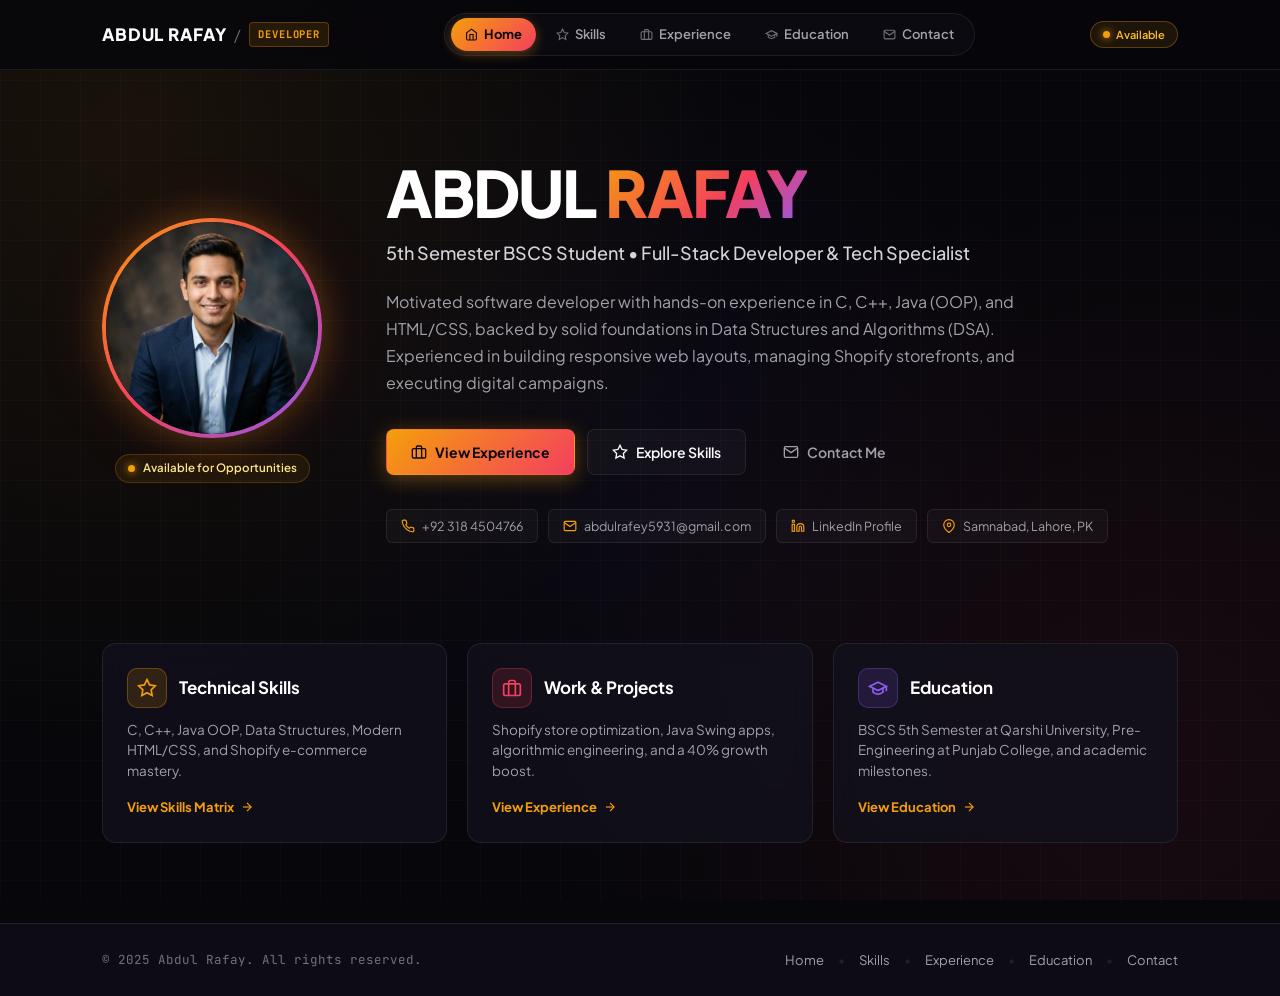
==== index.html @ 9e28dc49 "Initial commit" ====
<!DOCTYPE html>
<html lang="en">
<head>
  <meta charset="UTF-8" />
  <meta name="viewport" content="width=device-width, initial-scale=1.0" />
  <title>Abdul Rafay — Full-Stack Developer & Tech Specialist</title>
  <link rel="preconnect" href="https://fonts.googleapis.com" />
  <link rel="preconnect" href="https://fonts.gstatic.com" crossorigin />
  <link href="https://fonts.googleapis.com/css2?family=Plus+Jakarta+Sans:wght@300;400;500;600;700;800&family=JetBrains+Mono:wght@400;500;600;700&display=swap" rel="stylesheet" />
  <link rel="stylesheet" href="styles.css" />
</head>
<body>

  <!-- Global Navigation Bar -->
  <header class="navbar">
    <div class="nav-inner">
      <a href="index.html" class="nav-brand">
        <span class="brand-name">ABDUL RAFAY</span>
        <span class="brand-sep">/</span>
        <span class="brand-tag">DEVELOPER</span>
      </a>

      <button class="hamburger" aria-label="Toggle navigation" aria-expanded="false" onclick="toggleNav()">
        <span></span><span></span><span></span>
      </button>

      <nav class="nav-links" id="navLinks">
        <a href="index.html" class="nav-link is-active">
          <svg width="13" height="13" viewBox="0 0 24 24" fill="none" stroke="currentColor" stroke-width="2"><path d="M3 9l9-7 9 7v11a2 2 0 0 1-2 2H5a2 2 0 0 1-2-2z"/><polyline points="9 22 9 12 15 12 15 22"/></svg>
          <span>Home</span>
        </a>
        <a href="skills.html" class="nav-link">
          <svg width="13" height="13" viewBox="0 0 24 24" fill="none" stroke="currentColor" stroke-width="2"><polygon points="12 2 15.09 8.26 22 9.27 17 14.14 18.18 21.02 12 17.77 5.82 21.02 7 14.14 2 9.27 8.91 8.26 12 2"/></svg>
          <span>Skills</span>
        </a>
        <a href="experience.html" class="nav-link">
          <svg width="13" height="13" viewBox="0 0 24 24" fill="none" stroke="currentColor" stroke-width="2"><rect x="2" y="7" width="20" height="14" rx="2" ry="2"/><path d="M16 21V5a2 2 0 0 0-2-2h-4a2 2 0 0 0-2 2v16"/></svg>
          <span>Experience</span>
        </a>
        <a href="education.html" class="nav-link">
          <svg width="13" height="13" viewBox="0 0 24 24" fill="none" stroke="currentColor" stroke-width="2"><path d="M22 10v6M2 10l10-5 10 5-10 5z"/><path d="M6 12v5c3 3 9 3 12 0v-5"/></svg>
          <span>Education</span>
        </a>
        <a href="contact.html" class="nav-link">
          <svg width="13" height="13" viewBox="0 0 24 24" fill="none" stroke="currentColor" stroke-width="2"><path d="M4 4h16c1.1 0 2 .9 2 2v12c0 1.1-.9 2-2 2H4c-1.1 0-2-.9-2-2V6c0-1.1.9-2 2-2z"/><polyline points="22,6 12,13 2,6"/></svg>
          <span>Contact</span>
        </a>
      </nav>

      <div class="nav-actions">
        <div class="availability-pill">
          <span class="status-dot"></span>
          <span>Available</span>
        </div>
      </div>
    </div>
  </header>

  <!-- Page Main Content -->
  <main class="page-main">
    
    <!-- Hero Section with Headshot -->
    <section class="hero-split">
      <div class="hero-photo-col">
        <div class="hero-photo-ring">
          <div class="hero-photo-wrapper">
            <img
              src="./profile.jpg"
              alt="Abdul Rafay - Software Developer & CS Student"
              class="hero-photo"
              onerror="this.style.display='none'; this.nextElementSibling.style.display='flex';"
            />
            <div class="hero-photo-fallback" aria-hidden="true">AR</div>
          </div>
        </div>
        <div class="hero-photo-caption">
          <span class="status-dot"></span>
          Available for Opportunities
        </div>
      </div>

      <div class="hero-text-col">
        <h1 class="hero-name">ABDUL <span class="hero-name--accent">RAFAY</span></h1>
        <p class="hero-subtitle">5th Semester BSCS Student &bull; Full-Stack Developer &amp; Tech Specialist</p>

        <p class="hero-bio">
          Motivated software developer with hands-on experience in C, C++, Java (OOP), and HTML/CSS, backed by solid foundations in Data Structures and Algorithms (DSA). Experienced in building responsive web layouts, managing Shopify storefronts, and executing digital campaigns.
        </p>

        <div class="hero-ctas">
          <a href="experience.html" class="btn btn--primary">
            <svg width="16" height="16" viewBox="0 0 24 24" fill="none" stroke="currentColor" stroke-width="2"><rect x="2" y="7" width="20" height="14" rx="2" ry="2"/><path d="M16 21V5a2 2 0 0 0-2-2h-4a2 2 0 0 0-2 2v16"/></svg>
            View Experience
          </a>
          <a href="skills.html" class="btn btn--outline">
            <svg width="16" height="16" viewBox="0 0 24 24" fill="none" stroke="currentColor" stroke-width="2"><polygon points="12 2 15.09 8.26 22 9.27 17 14.14 18.18 21.02 12 17.77 5.82 21.02 7 14.14 2 9.27 8.91 8.26 12 2"/></svg>
            Explore Skills
          </a>
          <a href="contact.html" class="btn btn--ghost">
            <svg width="16" height="16" viewBox="0 0 24 24" fill="none" stroke="currentColor" stroke-width="2"><path d="M4 4h16c1.1 0 2 .9 2 2v12c0 1.1-.9 2-2 2H4c-1.1 0-2-.9-2-2V6c0-1.1.9-2 2-2z"/><polyline points="22,6 12,13 2,6"/></svg>
            Contact Me
          </a>
        </div>

        <div class="hero-contact-bar">
          <a href="tel:+923184504766" class="contact-chip">
            <svg width="14" height="14" viewBox="0 0 24 24" fill="none" stroke="currentColor" stroke-width="2"><path d="M22 16.92v3a2 2 0 0 1-2.18 2 19.79 19.79 0 0 1-8.63-3.07 19.5 19.5 0 0 1-6-6 19.79 19.79 0 0 1-3.07-8.67A2 2 0 0 1 4.11 2h3a2 2 0 0 1 2 1.72 12.84 12.84 0 0 0 .7 2.81 2 2 0 0 1-.45 2.11L8.09 9.91a16 16 0 0 0 6 6l1.27-1.27a2 2 0 0 1 2.11-.45 12.84 12.84 0 0 0 2.81.7A2 2 0 0 1 22 16.92z"/></svg>
            +92 318 4504766
          </a>
          <a href="mailto:abdulrafey5931@gmail.com" class="contact-chip">
            <svg width="14" height="14" viewBox="0 0 24 24" fill="none" stroke="currentColor" stroke-width="2"><path d="M4 4h16c1.1 0 2 .9 2 2v12c0 1.1-.9 2-2 2H4c-1.1 0-2-.9-2-2V6c0-1.1.9-2 2-2z"/><polyline points="22,6 12,13 2,6"/></svg>
            abdulrafey5931@gmail.com
          </a>
          <a href="https://www.linkedin.com/in/abdul-rafay2005" target="_blank" rel="noopener noreferrer" class="contact-chip">
            <svg width="14" height="14" viewBox="0 0 24 24" fill="none" stroke="currentColor" stroke-width="2"><path d="M16 8a6 6 0 0 1 6 6v7h-4v-7a2 2 0 0 0-2-2 2 2 0 0 0-2 2v7h-4v-7a6 6 0 0 1 6-6z"/><rect x="2" y="9" width="4" height="12"/><circle cx="4" cy="4" r="2"/></svg>
            LinkedIn Profile
          </a>
          <span class="contact-chip">
            <svg width="14" height="14" viewBox="0 0 24 24" fill="none" stroke="currentColor" stroke-width="2"><path d="M21 10c0 7-9 13-9 13s-9-6-9-13a9 9 0 0 1 18 0z"/><circle cx="12" cy="10" r="3"/></svg>
            Samnabad, Lahore, PK
          </span>
        </div>
      </div>
    </section>

    <!-- Navigation Hub Cards -->
    <div class="quick-hub-grid">
      <div class="quick-hub-card">
        <div class="hub-head">
          <div class="hub-icon hub-icon--gold">
            <svg width="20" height="20" viewBox="0 0 24 24" fill="none" stroke="currentColor" stroke-width="2"><polygon points="12 2 15.09 8.26 22 9.27 17 14.14 18.18 21.02 12 17.77 5.82 21.02 7 14.14 2 9.27 8.91 8.26 12 2"/></svg>
          </div>
          <h2 class="hub-title">Technical Skills</h2>
        </div>
        <p class="hub-desc">C, C++, Java OOP, Data Structures, Modern HTML/CSS, and Shopify e-commerce mastery.</p>
        <a href="skills.html" class="hub-link">
          <span>View Skills Matrix</span>
          <svg width="14" height="14" viewBox="0 0 24 24" fill="none" stroke="currentColor" stroke-width="2"><line x1="5" y1="12" x2="19" y2="12"/><polyline points="12 5 19 12 12 19"/></svg>
        </a>
      </div>

      <div class="quick-hub-card">
        <div class="hub-head">
          <div class="hub-icon hub-icon--rose">
            <svg width="20" height="20" viewBox="0 0 24 24" fill="none" stroke="currentColor" stroke-width="2"><rect x="2" y="7" width="20" height="14" rx="2" ry="2"/><path d="M16 21V5a2 2 0 0 0-2-2h-4a2 2 0 0 0-2 2v16"/></svg>
          </div>
          <h2 class="hub-title">Work &amp; Projects</h2>
        </div>
        <p class="hub-desc">Shopify store optimization, Java Swing apps, algorithmic engineering, and a 40% growth boost.</p>
        <a href="experience.html" class="hub-link">
          <span>View Experience</span>
          <svg width="14" height="14" viewBox="0 0 24 24" fill="none" stroke="currentColor" stroke-width="2"><line x1="5" y1="12" x2="19" y2="12"/><polyline points="12 5 19 12 12 19"/></svg>
        </a>
      </div>

      <div class="quick-hub-card">
        <div class="hub-head">
          <div class="hub-icon hub-icon--violet">
            <svg width="20" height="20" viewBox="0 0 24 24" fill="none" stroke="currentColor" stroke-width="2"><path d="M22 10v6M2 10l10-5 10 5-10 5z"/><path d="M6 12v5c3 3 9 3 12 0v-5"/></svg>
          </div>
          <h2 class="hub-title">Education</h2>
        </div>
        <p class="hub-desc">BSCS 5th Semester at Qarshi University, Pre-Engineering at Punjab College, and academic milestones.</p>
        <a href="education.html" class="hub-link">
          <span>View Education</span>
          <svg width="14" height="14" viewBox="0 0 24 24" fill="none" stroke="currentColor" stroke-width="2"><line x1="5" y1="12" x2="19" y2="12"/><polyline points="12 5 19 12 12 19"/></svg>
        </a>
      </div>
    </div>

  </main>

  <!-- Global Footer -->
  <footer class="site-footer">
    <div class="footer-inner">
      <span class="footer-copy">&copy; 2025 Abdul Rafay. All rights reserved.</span>
      <nav class="footer-nav">
        <a href="index.html">Home</a>
        <span class="footer-sep">&bull;</span>
        <a href="skills.html">Skills</a>
        <span class="footer-sep">&bull;</span>
        <a href="experience.html">Experience</a>
        <span class="footer-sep">&bull;</span>
        <a href="education.html">Education</a>
        <span class="footer-sep">&bull;</span>
        <a href="contact.html">Contact</a>
      </nav>
    </div>
  </footer>

  <script>
    function toggleNav() {
      const hb = document.querySelector('.hamburger');
      const nl = document.getElementById('navLinks');
      const exp = hb.getAttribute('aria-expanded') === 'true';
      hb.setAttribute('aria-expanded', !exp);
      hb.classList.toggle('is-active');
      nl.classList.toggle('is-open');
    }
  </script>
</body>
</html>
---- styles.css ----
/* ════════════════════════════════════════════════════════════════════
   Abdul Rafay — Multi-Page CV & Portfolio Website
   🔥 Signature Warm Dark Palette: Midnight Charcoal, Gold, Rose, Violet
   ════════════════════════════════════════════════════════════════════ */

/* ── Reset & Foundations ───────────────────────────────────────────── */
*, *::before, *::after {
  box-sizing: border-box;
  margin: 0;
  padding: 0;
}

:root {
  /* ── Core Backgrounds ── */
  --bg:               #07070b;
  --bg-alt:           #0d0c14;
  --card-bg:          rgba(19, 17, 29, 0.78);
  --card-bg-hover:    rgba(28, 24, 42, 0.9);
  --border:           rgba(255, 255, 255, 0.08);
  --border-light:     rgba(245, 158, 11, 0.32);

  /* ── Typography Colors ── */
  --text:             #fafafa;
  --text-muted:       #a1a1aa;
  --text-subtle:      #71717a;

  /* ── Signature Accents ── */
  --accent-gold:      #f59e0b;
  --accent-amber:     #fbbf24;
  --accent-rose:      #f43f5e;
  --accent-violet:    #8b5cf6;
  --nav-height:       70px;

  /* ── Badges ── */
  --badge-gold-bg:    rgba(245, 158, 11, 0.1);
  --badge-gold-bd:    rgba(245, 158, 11, 0.3);
  --badge-gold-tx:    #fbbf24;

  --badge-rose-bg:    rgba(244, 63, 94, 0.1);
  --badge-rose-bd:    rgba(244, 63, 94, 0.32);
  --badge-rose-tx:    #fda4af;

  --badge-violet-bg:  rgba(139, 92, 246, 0.1);
  --badge-violet-bd:  rgba(139, 92, 246, 0.3);
  --badge-violet-tx:  #c4b5fd;
}

html {
  scroll-behavior: smooth;
  overflow-x: hidden;
}

body {
  min-height: 100vh;
  display: flex;
  flex-direction: column;
  background-color: var(--bg);
  color: var(--text);
  font-family: 'Plus Jakarta Sans', -apple-system, BlinkMacSystemFont, 'Segoe UI', Roboto, sans-serif;
  -webkit-font-smoothing: antialiased;
  -moz-osx-font-smoothing: grayscale;
  line-height: 1.6;
  overflow-x: hidden;
}

a {
  color: inherit;
  text-decoration: none;
}

ul {
  list-style: none;
}

/* ── Ambient Radial Glow & Subtle Grid ─────────────────────────────── */
body::before {
  content: "";
  position: fixed;
  inset: 0;
  pointer-events: none;
  z-index: 0;
  background-image:
    radial-gradient(circle at 10% 15%, rgba(245, 158, 11, 0.08) 0%, transparent 45%),
    radial-gradient(circle at 90% 85%, rgba(244, 63, 94, 0.07) 0%, transparent 45%),
    radial-gradient(circle at 50% 50%, rgba(139, 92, 246, 0.04) 0%, transparent 55%),
    linear-gradient(rgba(255, 255, 255, 0.02) 1px, transparent 1px),
    linear-gradient(90deg, rgba(255, 255, 255, 0.02) 1px, transparent 1px);
  background-size: 100% 100%, 100% 100%, 100% 100%, 40px 40px, 40px 40px;
}

/* ══════════════════════════════════════════════════════════════════
   GLOBAL TOP NAVIGATION BAR
   ══════════════════════════════════════════════════════════════════ */
.navbar {
  position: sticky;
  top: 0;
  left: 0;
  right: 0;
  height: var(--nav-height);
  z-index: 1000;
  background: rgba(7, 7, 11, 0.85);
  -webkit-backdrop-filter: blur(20px) saturate(180%);
          backdrop-filter: blur(20px) saturate(180%);
  border-bottom: 1px solid var(--border);
}

.nav-inner {
  max-width: 1140px;
  margin: 0 auto;
  height: 100%;
  display: flex;
  align-items: center;
  justify-content: space-between;
  padding: 0 clamp(16px, 3vw, 32px);
  gap: 16px;
}

.nav-brand {
  display: flex;
  align-items: center;
  gap: 8px;
}

.brand-name {
  font-weight: 800;
  font-size: 17px;
  letter-spacing: 0.05em;
  color: #fff;
}

.brand-sep {
  color: var(--text-subtle);
  font-weight: 300;
}

.brand-tag {
  font-family: 'JetBrains Mono', monospace;
  font-size: 10.5px;
  font-weight: 700;
  letter-spacing: 0.08em;
  color: var(--accent-gold);
  background: rgba(245, 158, 11, 0.12);
  border: 1px solid rgba(245, 158, 11, 0.28);
  padding: 3px 8px;
  border-radius: 4px;
}

/* Center Nav Links */
.nav-links {
  display: flex;
  align-items: center;
  gap: 6px;
  background: rgba(14, 12, 21, 0.75);
  border: 1px solid var(--border);
  border-radius: 9999px;
  padding: 4px 6px;
  backdrop-filter: blur(10px);
}

.nav-link {
  display: inline-flex;
  align-items: center;
  gap: 6px;
  padding: 6px 14px;
  border-radius: 9999px;
  font-size: 13px;
  font-weight: 600;
  color: var(--text-muted);
  transition: all 0.25s ease;
  white-space: nowrap;
}

.nav-link svg {
  color: var(--text-subtle);
  transition: color 0.2s ease;
}

.nav-link:hover {
  color: #fff;
  background: rgba(255, 255, 255, 0.06);
}

.nav-link:hover svg {
  color: var(--accent-gold);
}

.nav-link.is-active {
  color: #0b0710 !important;
  background: linear-gradient(135deg, var(--accent-gold), var(--accent-rose));
  font-weight: 700;
  box-shadow: 0 3px 12px rgba(245, 158, 11, 0.35);
}

.nav-link.is-active svg {
  color: #0b0710;
}

.nav-actions {
  display: flex;
  align-items: center;
  gap: 12px;
}

.availability-pill {
  display: inline-flex;
  align-items: center;
  gap: 6px;
  background: var(--badge-gold-bg);
  border: 1px solid var(--badge-gold-bd);
  color: var(--badge-gold-tx);
  padding: 4px 12px;
  border-radius: 9999px;
  font-size: 11px;
  font-weight: 600;
}

.status-dot {
  width: 7px;
  height: 7px;
  border-radius: 50%;
  background: var(--accent-gold);
  box-shadow: 0 0 8px var(--accent-gold);
  animation: pulse-dot 2s ease-in-out infinite;
}

@keyframes pulse-dot {
  0%, 100% { opacity: 1; transform: scale(1); }
  50%      { opacity: 0.4; transform: scale(0.85); }
}

/* Mobile Hamburger */
.hamburger {
  display: none;
  flex-direction: column;
  gap: 5px;
  padding: 6px;
  background: none;
  border: none;
  cursor: pointer;
}

.hamburger span {
  display: block;
  width: 22px;
  height: 2px;
  background: var(--text-muted);
  border-radius: 2px;
  transition: all 0.25s ease;
}

.hamburger.is-active span:nth-child(1) { transform: translateY(7px) rotate(45deg); }
.hamburger.is-active span:nth-child(2) { opacity: 0; }
.hamburger.is-active span:nth-child(3) { transform: translateY(-7px) rotate(-45deg); }

/* ══════════════════════════════════════════════════════════════════
   MAIN CONTENT CONTAINER
   ══════════════════════════════════════════════════════════════════ */
.page-main {
  position: relative;
  z-index: 1;
  flex: 1;
  max-width: 1140px;
  width: 100%;
  margin: 0 auto;
  padding: 48px clamp(16px, 3vw, 32px) 80px;
}

/* Page Header (Subpages) */
.page-header {
  margin-bottom: 40px;
}

.page-badge {
  display: inline-flex;
  align-items: center;
  gap: 6px;
  font-size: 11.5px;
  font-weight: 700;
  text-transform: uppercase;
  letter-spacing: 0.08em;
  color: var(--accent-gold);
  background: rgba(245, 158, 11, 0.1);
  border: 1px solid rgba(245, 158, 11, 0.28);
  padding: 4px 12px;
  border-radius: 6px;
  margin-bottom: 12px;
}

.page-title {
  font-size: clamp(28px, 4vw, 42px);
  font-weight: 800;
  letter-spacing: -0.02em;
  color: #fff;
  line-height: 1.2;
  margin-bottom: 8px;
}

.page-desc {
  font-size: clamp(14px, 1.4vw, 16px);
  color: var(--text-muted);
  max-width: 620px;
}

/* ══════════════════════════════════════════════════════════════════
   HOMEPAGE HERO SECTION
   ══════════════════════════════════════════════════════════════════ */
.hero-split {
  display: flex;
  align-items: center;
  gap: clamp(36px, 5vw, 64px);
  padding: 40px 0 60px;
}

.hero-photo-col {
  display: flex;
  flex-direction: column;
  align-items: center;
  gap: 16px;
  flex-shrink: 0;
}

.hero-photo-ring {
  width: 220px;
  height: 220px;
  border-radius: 50%;
  padding: 4px;
  background: linear-gradient(135deg, var(--accent-gold), var(--accent-rose), var(--accent-violet));
  box-shadow:
    0 0 35px rgba(245, 158, 11, 0.28),
    0 0 70px rgba(244, 63, 94, 0.15);
  transition: transform 0.4s ease, box-shadow 0.4s ease;
}

.hero-photo-ring:hover {
  transform: scale(1.04);
  box-shadow:
    0 0 45px rgba(245, 158, 11, 0.45),
    0 0 85px rgba(244, 63, 94, 0.25);
}

.hero-photo-wrapper {
  width: 100%;
  height: 100%;
  border-radius: 50%;
  overflow: hidden;
  position: relative;
  background: #13111d;
}

.hero-photo {
  width: 100%;
  height: 100%;
  object-fit: cover;
  border-radius: 50%;
  display: block;
  transition: transform 0.4s ease;
}

.hero-photo-ring:hover .hero-photo {
  transform: scale(1.06);
}

.hero-photo-fallback {
  display: none;
  width: 100%;
  height: 100%;
  align-items: center;
  justify-content: center;
  font-size: 54px;
  font-weight: 800;
  letter-spacing: 0.05em;
  color: var(--accent-gold);
  background: linear-gradient(160deg, #181524 0%, #0d0a15 100%);
  border-radius: 50%;
}

.hero-photo-caption {
  display: flex;
  align-items: center;
  gap: 8px;
  font-size: 11.5px;
  font-weight: 600;
  color: #fde68a;
  background: rgba(245, 158, 11, 0.08);
  border: 1px solid rgba(245, 158, 11, 0.22);
  padding: 4px 12px;
  border-radius: 9999px;
  white-space: nowrap;
}

.hero-text-col {
  flex: 1;
  min-width: 0;
}

.hero-name {
  font-size: clamp(38px, 6vw, 64px);
  font-weight: 800;
  letter-spacing: -0.03em;
  line-height: 1.08;
  color: #fff;
  margin-bottom: 12px;
}

.hero-name--accent {
  background: linear-gradient(135deg, var(--accent-gold) 0%, var(--accent-rose) 60%, var(--accent-violet) 100%);
  -webkit-background-clip: text;
  -webkit-text-fill-color: transparent;
  background-clip: text;
}

.hero-subtitle {
  font-size: clamp(15px, 1.8vw, 18px);
  color: #d4d4d8;
  font-weight: 500;
  margin-bottom: 20px;
}

.hero-bio {
  font-size: clamp(14px, 1.4vw, 16px);
  color: var(--text-muted);
  max-width: 640px;
  margin-bottom: 32px;
  line-height: 1.7;
}

/* CTAs */
.hero-ctas {
  display: flex;
  align-items: center;
  gap: 12px;
  flex-wrap: wrap;
  margin-bottom: 34px;
}

.btn {
  display: inline-flex;
  align-items: center;
  gap: 8px;
  font-size: 14px;
  font-weight: 600;
  padding: 11px 24px;
  border-radius: 8px;
  cursor: pointer;
  transition: all 0.25s ease;
  border: 1px solid transparent;
}

.btn--primary {
  background: linear-gradient(135deg, var(--accent-gold), var(--accent-rose));
  color: #0d0814;
  font-weight: 700;
  box-shadow: 0 4px 20px rgba(245, 158, 11, 0.35);
}

.btn--primary:hover {
  filter: brightness(1.12);
  transform: translateY(-2px);
  box-shadow: 0 8px 28px rgba(244, 63, 94, 0.45);
}

.btn--outline {
  background: rgba(255, 255, 255, 0.03);
  color: var(--text);
  border: 1px solid var(--border);
}

.btn--outline:hover {
  background: rgba(245, 158, 11, 0.08);
  border-color: var(--accent-gold);
  color: var(--accent-gold);
  transform: translateY(-2px);
}

.btn--ghost {
  background: transparent;
  color: var(--text-muted);
}

.btn--ghost:hover {
  color: #fff;
  background: rgba(255, 255, 255, 0.05);
}

/* Contact Bar */
.hero-contact-bar {
  display: flex;
  align-items: center;
  flex-wrap: wrap;
  gap: 10px;
}

.contact-chip {
  display: inline-flex;
  align-items: center;
  gap: 7px;
  font-size: 12.5px;
  color: var(--text-muted);
  background: rgba(255, 255, 255, 0.03);
  border: 1px solid var(--border);
  padding: 6px 14px;
  border-radius: 6px;
  transition: all 0.2s;
}

a.contact-chip:hover {
  color: #fff;
  border-color: var(--accent-gold);
  background: rgba(245, 158, 11, 0.09);
  transform: translateY(-1px);
}

.contact-chip svg {
  color: var(--accent-gold);
}

/* Quick Page Navigation Cards on Home */
.quick-hub-grid {
  display: grid;
  grid-template-columns: repeat(auto-fit, minmax(240px, 1fr));
  gap: 20px;
  margin-top: 40px;
}

.quick-hub-card {
  background: var(--card-bg);
  border: 1px solid var(--border);
  border-radius: 14px;
  padding: 24px;
  display: flex;
  flex-direction: column;
  justify-content: space-between;
  backdrop-filter: blur(12px);
  transition: all 0.25s ease;
}

.quick-hub-card:hover {
  border-color: var(--border-light);
  transform: translateY(-3px);
  box-shadow: 0 10px 30px rgba(0, 0, 0, 0.35);
}

.hub-head {
  display: flex;
  align-items: center;
  gap: 12px;
  margin-bottom: 12px;
}

.hub-icon {
  width: 40px;
  height: 40px;
  border-radius: 10px;
  display: flex;
  align-items: center;
  justify-content: center;
}

.hub-icon--gold {
  background: rgba(245, 158, 11, 0.14);
  color: var(--accent-gold);
  border: 1px solid rgba(245, 158, 11, 0.3);
}

.hub-icon--rose {
  background: rgba(244, 63, 94, 0.14);
  color: var(--accent-rose);
  border: 1px solid rgba(244, 63, 94, 0.3);
}

.hub-icon--violet {
  background: rgba(139, 92, 246, 0.14);
  color: var(--accent-violet);
  border: 1px solid rgba(139, 92, 246, 0.3);
}

.hub-title {
  font-size: 17px;
  font-weight: 700;
  color: #fff;
}

.hub-desc {
  font-size: 13.5px;
  color: var(--text-muted);
  line-height: 1.5;
  margin-bottom: 16px;
}

.hub-link {
  display: inline-flex;
  align-items: center;
  gap: 6px;
  font-size: 13px;
  font-weight: 700;
  color: var(--accent-gold);
  transition: gap 0.2s ease;
}

.hub-link:hover {
  gap: 10px;
}

/* ══════════════════════════════════════════════════════════════════
   CARDS & GRIDS (Skills, Experience, Education, Contact)
   ══════════════════════════════════════════════════════════════════ */
.card-grid {
  display: grid;
  grid-template-columns: repeat(auto-fit, minmax(320px, 1fr));
  gap: 24px;
}

.content-card {
  background: var(--card-bg);
  border: 1px solid var(--border);
  border-radius: 16px;
  padding: 30px;
  backdrop-filter: blur(12px);
  transition: all 0.25s ease;
}

.content-card:hover {
  border-color: var(--border-light);
  transform: translateY(-2px);
  box-shadow: 0 12px 35px rgba(0, 0, 0, 0.35);
}

.content-card__head {
  display: flex;
  align-items: center;
  gap: 12px;
  margin-bottom: 20px;
}

.content-card__head svg {
  color: var(--accent-gold);
}

.content-card__title {
  font-size: 16px;
  font-weight: 700;
  text-transform: uppercase;
  letter-spacing: 0.06em;
  color: #e4e4e7;
}

/* Pills */
.pill-grid {
  display: flex;
  flex-wrap: wrap;
  gap: 8px;
}

.pill {
  font-size: 12.5px;
  font-weight: 500;
  padding: 6px 14px;
  border-radius: 6px;
  white-space: nowrap;
  transition: all 0.2s ease;
}

.pill--gold {
  background: var(--badge-gold-bg);
  border: 1px solid var(--badge-gold-bd);
  color: var(--badge-gold-tx);
}

.pill--gold:hover {
  transform: translateY(-2px);
  box-shadow: 0 4px 12px rgba(245, 158, 11, 0.25);
  border-color: var(--accent-gold);
}

.pill--rose {
  background: var(--badge-rose-bg);
  border: 1px solid var(--badge-rose-bd);
  color: var(--badge-rose-tx);
}

.pill--rose:hover {
  transform: translateY(-2px);
  box-shadow: 0 4px 12px rgba(244, 63, 94, 0.25);
  border-color: var(--accent-rose);
}

.pill--violet {
  background: var(--badge-violet-bg);
  border: 1px solid var(--badge-violet-bd);
  color: var(--badge-violet-tx);
}

.pill--violet:hover {
  transform: translateY(-2px);
  box-shadow: 0 4px 12px rgba(139, 92, 246, 0.25);
  border-color: var(--accent-violet);
}

/* Experience Timeline */
.timeline {
  display: flex;
  flex-direction: column;
  gap: 28px;
  position: relative;
  padding-left: 32px;
  margin-bottom: 40px;
}

.timeline::before {
  content: "";
  position: absolute;
  left: 9px;
  top: 6px;
  bottom: 0;
  width: 2px;
  background: linear-gradient(to bottom, var(--accent-gold), var(--accent-rose), transparent);
}

.timeline-item {
  position: relative;
}

.timeline-dot {
  position: absolute;
  left: -29px;
  top: 8px;
  width: 14px;
  height: 14px;
  border-radius: 50%;
  border: 2px solid var(--bg-alt);
}

.timeline-dot--gold {
  background: var(--accent-gold);
  box-shadow: 0 0 12px var(--accent-gold);
}

.timeline-dot--rose {
  background: var(--accent-rose);
  box-shadow: 0 0 12px var(--accent-rose);
}

.timeline-card {
  background: var(--card-bg);
  border: 1px solid var(--border);
  border-radius: 14px;
  padding: 26px;
  backdrop-filter: blur(12px);
  transition: all 0.25s ease;
}

.timeline-card:hover {
  border-color: var(--border-light);
  transform: translateY(-2px);
}

.timeline-header {
  display: flex;
  justify-content: space-between;
  align-items: flex-start;
  gap: 12px;
  margin-bottom: 14px;
  flex-wrap: wrap;
}

.timeline-role {
  font-size: 18px;
  font-weight: 700;
  color: #fff;
  display: flex;
  align-items: center;
  gap: 10px;
}

.tag-badge {
  font-size: 10px;
  font-weight: 700;
  padding: 3px 8px;
  border-radius: 5px;
  text-transform: uppercase;
}

.tag-badge--gold {
  background: rgba(245, 158, 11, 0.14);
  color: var(--accent-gold);
  border: 1px solid rgba(245, 158, 11, 0.35);
}

.tag-badge--rose {
  background: rgba(244, 63, 94, 0.14);
  color: var(--accent-rose);
  border: 1px solid rgba(244, 63, 94, 0.35);
}

.timeline-period {
  font-family: 'JetBrains Mono', monospace;
  font-size: 12px;
  font-weight: 600;
  color: var(--accent-gold);
  background: rgba(245, 158, 11, 0.1);
  border: 1px solid rgba(245, 158, 11, 0.28);
  padding: 4px 10px;
  border-radius: 5px;
  white-space: nowrap;
}

.timeline-bullets li {
  position: relative;
  padding-left: 18px;
  font-size: 14.5px;
  color: #d4d4d8;
  line-height: 1.65;
  margin-bottom: 8px;
}

.timeline-bullets li::before {
  content: "›";
  position: absolute;
  left: 0;
  color: var(--accent-gold);
  font-weight: bold;
  font-size: 16px;
}

/* Key Achievements Banner */
.achievements-box {
  background: linear-gradient(135deg, rgba(245, 158, 11, 0.09) 0%, rgba(244, 63, 94, 0.09) 100%);
  border: 1px solid rgba(245, 158, 11, 0.28);
  border-radius: 14px;
  padding: 26px;
  display: flex;
  gap: 18px;
  align-items: flex-start;
  box-shadow: 0 6px 25px rgba(245, 158, 11, 0.06);
}

.achievements-icon {
  width: 44px;
  height: 44px;
  border-radius: 12px;
  background: rgba(245, 158, 11, 0.18);
  display: flex;
  align-items: center;
  justify-content: center;
  color: var(--accent-gold);
  flex-shrink: 0;
}

.achievements-title {
  font-size: 15px;
  font-weight: 700;
  color: #fff;
  margin-bottom: 8px;
}

.achievements-list li {
  font-size: 14px;
  color: #d4d4d8;
  line-height: 1.6;
  margin-bottom: 6px;
  padding-left: 14px;
  position: relative;
}

.achievements-list li::before {
  content: "⚡";
  position: absolute;
  left: 0;
  font-size: 11px;
}

.achievements-list strong {
  color: var(--accent-gold);
}

/* Education Cards Grid */
.education-stack {
  display: flex;
  flex-direction: column;
  gap: 20px;
}

.edu-card {
  background: var(--card-bg);
  border: 1px solid var(--border);
  border-radius: 16px;
  padding: 26px 30px;
  display: flex;
  justify-content: space-between;
  align-items: center;
  flex-wrap: wrap;
  gap: 16px;
  backdrop-filter: blur(12px);
  transition: all 0.25s ease;
}

.edu-card:hover {
  border-color: var(--border-light);
  transform: translateY(-2px);
}

.edu-card--active {
  border-color: rgba(245, 158, 11, 0.35);
  background: linear-gradient(135deg, rgba(28, 24, 42, 0.85) 0%, rgba(19, 17, 29, 0.8) 100%);
}

.edu-left {
  display: flex;
  align-items: center;
  gap: 16px;
}

.edu-icon-badge {
  width: 48px;
  height: 48px;
  border-radius: 12px;
  background: rgba(245, 158, 11, 0.12);
  border: 1px solid rgba(245, 158, 11, 0.28);
  display: flex;
  align-items: center;
  justify-content: center;
  color: var(--accent-gold);
  flex-shrink: 0;
}

.edu-degree-title {
  font-size: 18px;
  font-weight: 700;
  color: #fff;
  margin-bottom: 4px;
}

.edu-school-name {
  font-size: 14px;
  color: var(--text-muted);
}

.edu-right {
  display: flex;
  flex-direction: column;
  align-items: flex-end;
  gap: 6px;
}

.edu-years-tag {
  font-family: 'JetBrains Mono', monospace;
  font-size: 12px;
  font-weight: 600;
  color: var(--accent-gold);
  background: rgba(245, 158, 11, 0.1);
  border: 1px solid rgba(245, 158, 11, 0.28);
  padding: 4px 10px;
  border-radius: 5px;
}

.edu-status-pill {
  font-size: 11px;
  font-weight: 700;
  color: #fde68a;
  background: rgba(245, 158, 11, 0.14);
  border: 1px solid rgba(245, 158, 11, 0.35);
  padding: 3px 10px;
  border-radius: 9999px;
}

/* Contact Grid */
.contact-grid {
  display: grid;
  grid-template-columns: repeat(auto-fit, minmax(260px, 1fr));
  gap: 20px;
  margin-bottom: 40px;
}

.contact-box {
  background: var(--card-bg);
  border: 1px solid var(--border);
  border-radius: 16px;
  padding: 32px 24px;
  display: flex;
  flex-direction: column;
  align-items: center;
  text-align: center;
  gap: 12px;
  backdrop-filter: blur(12px);
  transition: all 0.25s ease;
}

.contact-box:hover {
  border-color: rgba(245, 158, 11, 0.45);
  box-shadow: 0 10px 35px rgba(245, 158, 11, 0.12);
  transform: translateY(-4px);
}

.contact-icon {
  width: 56px;
  height: 56px;
  border-radius: 14px;
  background: rgba(245, 158, 11, 0.12);
  border: 1px solid rgba(245, 158, 11, 0.28);
  display: flex;
  align-items: center;
  justify-content: center;
  color: var(--accent-gold);
}

.contact-icon--rose {
  background: rgba(244, 63, 94, 0.12);
  border-color: rgba(244, 63, 94, 0.28);
  color: var(--accent-rose);
}

.contact-label {
  font-size: 12px;
  font-weight: 700;
  text-transform: uppercase;
  letter-spacing: 0.08em;
  color: var(--text-subtle);
}

.contact-val {
  font-size: 15px;
  font-weight: 600;
  color: #fff;
  word-break: break-all;
}

/* ══════════════════════════════════════════════════════════════════
   GLOBAL FOOTER
   ══════════════════════════════════════════════════════════════════ */
.site-footer {
  border-top: 1px solid var(--border);
  background: var(--bg-alt);
  position: relative;
  z-index: 1;
}

.footer-inner {
  max-width: 1140px;
  margin: 0 auto;
  padding: 26px clamp(16px, 3vw, 32px);
  display: flex;
  align-items: center;
  justify-content: space-between;
  flex-wrap: wrap;
  gap: 14px;
}

.footer-copy {
  font-size: 12.5px;
  color: var(--text-subtle);
  font-family: 'JetBrains Mono', monospace;
}

.footer-nav {
  display: flex;
  align-items: center;
  gap: 14px;
  font-size: 13px;
}

.footer-nav a {
  color: var(--text-muted);
  transition: color 0.2s ease;
}

.footer-nav a:hover {
  color: var(--accent-gold);
}

.footer-sep {
  color: var(--border);
}

/* ══════════════════════════════════════════════════════════════════
   RESPONSIVE BREAKPOINTS
   ══════════════════════════════════════════════════════════════════ */
@media (max-width: 820px) {
  .hamburger {
    display: flex;
  }

  .nav-links {
    position: fixed;
    top: var(--nav-height);
    left: 0;
    right: 0;
    background: rgba(7, 7, 11, 0.98);
    -webkit-backdrop-filter: blur(24px);
            backdrop-filter: blur(24px);
    flex-direction: column;
    padding: 20px;
    gap: 8px;
    border-radius: 0;
    border-left: none;
    border-right: none;
    border-bottom: 1px solid var(--border);
    transform: translateY(-110%);
    opacity: 0;
    transition: transform 0.3s ease, opacity 0.3s ease;
    pointer-events: none;
  }

  .nav-links.is-open {
    transform: translateY(0);
    opacity: 1;
    pointer-events: auto;
  }

  .nav-link {
    width: 100%;
    padding: 12px 18px;
    font-size: 15px;
    border-radius: 8px;
  }

  .brand-tag {
    display: none;
  }

  .hero-split {
    flex-direction: column;
    text-align: center;
    gap: 32px;
  }

  .hero-photo-caption {
    display: none;
  }

  .hero-photo-ring {
    width: 180px;
    height: 180px;
  }

  .hero-ctas {
    justify-content: center;
  }

  .hero-contact-bar {
    justify-content: center;
  }

  .edu-card {
    flex-direction: column;
    align-items: flex-start;
  }

  .edu-right {
    align-items: flex-start;
  }

  .footer-inner {
    flex-direction: column;
    text-align: center;
  }
}

@media (max-width: 480px) {
  .hero-photo-ring {
    width: 150px;
    height: 150px;
  }

  .hero-ctas {
    flex-direction: column;
    width: 100%;
  }

  .btn {
    width: 100%;
    justify-content: center;
  }

  .hero-contact-bar {
    flex-direction: column;
    align-items: stretch;
  }
}
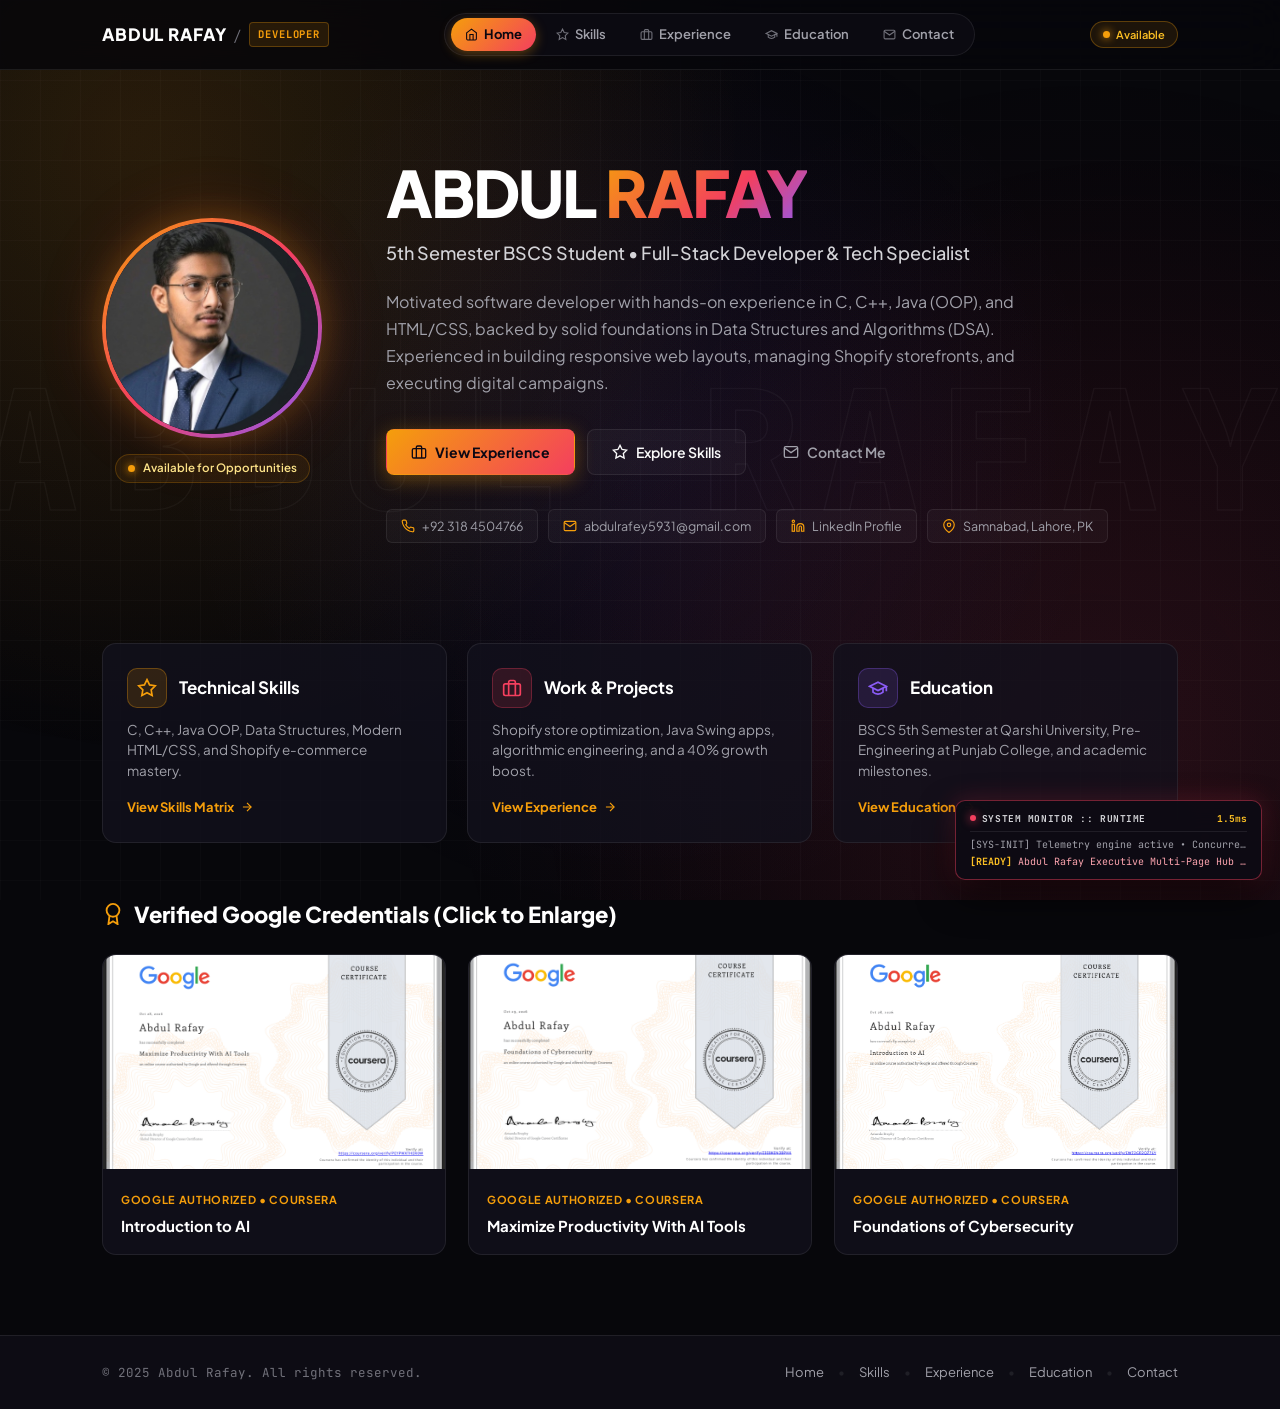
==== commit f88c97b1: "updated" ====
--- a/index.html
+++ b/index.html
@@ -168,6 +168,67 @@
       </div>
     </div>
 
+    <!-- Verified Google Coursera Certificates Showcase -->
+    <section class="cert-section">
+      <div class="cert-section-head">
+        <svg width="22" height="22" viewBox="0 0 24 24" fill="none" stroke="currentColor" stroke-width="2"><circle cx="12" cy="8" r="7"/><polyline points="8.21 13.89 7 23 12 20 17 23 15.79 13.88"/></svg>
+        <h2>Verified Google Credentials (Click to Enlarge)</h2>
+      </div>
+
+      <div class="cert-grid">
+        <!-- Cert 1 -->
+        <article class="cert-card has-ripple" data-full="./certs/cert1.png" data-title="Introduction to AI" data-issuer="Google &bull; Offered through Coursera">
+          <div class="cert-img-wrap">
+            <img src="./certs/cert1.png" alt="Google Introduction to AI Certificate" class="cert-img" />
+            <div class="cert-overlay">
+              <span class="cert-zoom-btn">
+                <svg width="14" height="14" viewBox="0 0 24 24" fill="none" stroke="currentColor" stroke-width="2"><circle cx="11" cy="11" r="8"/><line x1="21" y1="21" x2="16.65" y2="16.65"/><line x1="11" y1="8" x2="11" y2="14"/><line x1="8" y1="11" x2="14" y2="11"/></svg>
+                View Fullscreen
+              </span>
+            </div>
+          </div>
+          <div class="cert-meta">
+            <span class="cert-issuer">Google Authorized &bull; Coursera</span>
+            <h3 class="cert-title">Introduction to AI</h3>
+          </div>
+        </article>
+
+        <!-- Cert 2 -->
+        <article class="cert-card has-ripple" data-full="./certs/cert2.png" data-title="Maximize Productivity With AI Tools" data-issuer="Google &bull; Offered through Coursera">
+          <div class="cert-img-wrap">
+            <img src="./certs/cert2.png" alt="Google Maximize Productivity Certificate" class="cert-img" />
+            <div class="cert-overlay">
+              <span class="cert-zoom-btn">
+                <svg width="14" height="14" viewBox="0 0 24 24" fill="none" stroke="currentColor" stroke-width="2"><circle cx="11" cy="11" r="8"/><line x1="21" y1="21" x2="16.65" y2="16.65"/><line x1="11" y1="8" x2="11" y2="14"/><line x1="8" y1="11" x2="14" y2="11"/></svg>
+                View Fullscreen
+              </span>
+            </div>
+          </div>
+          <div class="cert-meta">
+            <span class="cert-issuer">Google Authorized &bull; Coursera</span>
+            <h3 class="cert-title">Maximize Productivity With AI Tools</h3>
+          </div>
+        </article>
+
+        <!-- Cert 3 -->
+        <article class="cert-card has-ripple" data-full="./certs/cert3.png" data-title="Foundations of Cybersecurity" data-issuer="Google &bull; Offered through Coursera">
+          <div class="cert-img-wrap">
+            <img src="./certs/cert3.png" alt="Google Foundations of Cybersecurity Certificate" class="cert-img" />
+            <div class="cert-overlay">
+              <span class="cert-zoom-btn">
+                <svg width="14" height="14" viewBox="0 0 24 24" fill="none" stroke="currentColor" stroke-width="2"><circle cx="11" cy="11" r="8"/><line x1="21" y1="21" x2="16.65" y2="16.65"/><line x1="11" y1="8" x2="11" y2="14"/><line x1="8" y1="11" x2="14" y2="11"/></svg>
+                View Fullscreen
+              </span>
+            </div>
+          </div>
+          <div class="cert-meta">
+            <span class="cert-issuer">Google Authorized &bull; Coursera</span>
+            <h3 class="cert-title">Foundations of Cybersecurity</h3>
+          </div>
+        </article>
+      </div>
+    </section>
+
   </main>
 
   <!-- Global Footer -->
@@ -188,15 +249,6 @@
     </div>
   </footer>
 
-  <script>
-    function toggleNav() {
-      const hb = document.querySelector('.hamburger');
-      const nl = document.getElementById('navLinks');
-      const exp = hb.getAttribute('aria-expanded') === 'true';
-      hb.setAttribute('aria-expanded', !exp);
-      hb.classList.toggle('is-active');
-      nl.classList.toggle('is-open');
-    }
-  </script>
+  <script src="script.js"></script>
 </body>
 </html>
--- a/styles.css
+++ b/styles.css
@@ -1176,3 +1176,573 @@
     align-items: stretch;
   }
 }
+
+/* ══════════════════════════════════════════════════════════════════
+   DYNAMIC ATMOSPHERIC AURA & KINETIC WATERMARK
+   ══════════════════════════════════════════════════════════════════ */
+.kinetic-watermark {
+  position: fixed;
+  inset: 0;
+  pointer-events: none;
+  z-index: 0;
+  overflow: hidden;
+  display: flex;
+  align-items: center;
+  justify-content: center;
+}
+
+.watermark-text {
+  font-family: 'JetBrains Mono', monospace;
+  font-size: clamp(4rem, 13vw, 12rem);
+  font-weight: 900;
+  color: transparent;
+  -webkit-text-stroke: 1.5px rgba(255, 255, 255, 0.04);
+  text-transform: uppercase;
+  letter-spacing: 0.12em;
+  white-space: nowrap;
+  user-select: none;
+  transition: opacity 0.35s ease, transform 0.4s ease, -webkit-text-stroke 0.35s ease;
+  will-change: transform, opacity;
+}
+
+.watermark-text.is-morphing {
+  opacity: 0;
+  transform: scale(0.94) translateY(12px);
+}
+
+.watermark-text.is-pulsing {
+  animation: watermark-pulse 0.6s cubic-bezier(0.16, 1, 0.3, 1);
+}
+
+@keyframes watermark-pulse {
+  0% { transform: scale(1); -webkit-text-stroke-color: rgba(245, 158, 11, 0.3); }
+  50% { transform: scale(1.03); -webkit-text-stroke-color: rgba(244, 63, 94, 0.35); }
+  100% { transform: scale(1); -webkit-text-stroke-color: rgba(255, 255, 255, 0.04); }
+}
+
+/* Background Atmosphere Shift by Page Theme */
+body {
+  --aura-color-1: rgba(245, 158, 11, 0.08);
+  --aura-color-2: rgba(244, 63, 94, 0.07);
+  --aura-color-3: rgba(139, 92, 246, 0.05);
+}
+
+body[data-page="skills"], body.theme-skills {
+  --aura-color-1: rgba(245, 158, 11, 0.16);
+  --aura-color-2: rgba(56, 189, 248, 0.13);
+  --aura-color-3: rgba(245, 158, 11, 0.08);
+}
+
+body[data-page="experience"], body.theme-experience {
+  --aura-color-1: rgba(244, 63, 94, 0.18);
+  --aura-color-2: rgba(245, 158, 11, 0.12);
+  --aura-color-3: rgba(236, 72, 153, 0.08);
+}
+
+body[data-page="education"], body.theme-education {
+  --aura-color-1: rgba(139, 92, 246, 0.18);
+  --aura-color-2: rgba(99, 102, 241, 0.14);
+  --aura-color-3: rgba(168, 85, 247, 0.09);
+}
+
+body[data-page="contact"], body.theme-contact {
+  --aura-color-1: rgba(52, 211, 153, 0.16);
+  --aura-color-2: rgba(245, 158, 11, 0.1);
+  --aura-color-3: rgba(16, 185, 129, 0.08);
+}
+
+.ambient-aura {
+  position: fixed;
+  inset: 0;
+  pointer-events: none;
+  z-index: 0;
+  transition: background 0.8s ease-in-out;
+  background-image:
+    radial-gradient(circle at 15% 20%, var(--aura-color-1) 0%, transparent 45%),
+    radial-gradient(circle at 85% 80%, var(--aura-color-2) 0%, transparent 50%),
+    radial-gradient(circle at 50% 50%, var(--aura-color-3) 0%, transparent 60%);
+}
+
+/* Page Entry Animation */
+.page-main {
+  position: relative;
+  z-index: 1;
+  animation: pageFadeIn 0.45s cubic-bezier(0.16, 1, 0.3, 1) forwards;
+}
+
+@keyframes pageFadeIn {
+  0% {
+    opacity: 0;
+    transform: translateY(14px);
+  }
+  100% {
+    opacity: 1;
+    transform: translateY(0);
+  }
+}
+
+/* ══════════════════════════════════════════════════════════════════
+   INTERACTIVE SKILLS FILTER BUTTONS (SKILLS.HTML)
+   ══════════════════════════════════════════════════════════════════ */
+.filter-bar {
+  display: flex;
+  align-items: center;
+  justify-content: center;
+  flex-wrap: wrap;
+  gap: 10px;
+  margin-bottom: 34px;
+  position: relative;
+  z-index: 2;
+}
+
+.filter-btn {
+  display: inline-flex;
+  align-items: center;
+  gap: 8px;
+  padding: 8px 18px;
+  border-radius: 9999px;
+  font-family: inherit;
+  font-size: 13px;
+  font-weight: 600;
+  color: var(--text-muted);
+  background: rgba(19, 17, 29, 0.85);
+  border: 1px solid var(--border);
+  cursor: pointer;
+  transition: all 0.25s ease;
+}
+
+.filter-btn:hover {
+  color: #fff;
+  border-color: rgba(245, 158, 11, 0.4);
+  background: rgba(28, 24, 42, 0.95);
+  transform: translateY(-2px);
+}
+
+.filter-btn.is-active {
+  color: #0b0710 !important;
+  background: linear-gradient(135deg, var(--accent-gold), var(--accent-rose));
+  border-color: transparent;
+  font-weight: 700;
+  box-shadow: 0 4px 16px rgba(245, 158, 11, 0.4);
+}
+
+.content-card.is-hidden {
+  display: none !important;
+}
+
+.content-card.is-filtered {
+  animation: cardPop 0.35s cubic-bezier(0.16, 1, 0.3, 1) forwards;
+}
+
+@keyframes cardPop {
+  0% { opacity: 0; transform: scale(0.95) translateY(10px); }
+  100% { opacity: 1; transform: scale(1) translateY(0); }
+}
+
+/* ══════════════════════════════════════════════════════════════════
+   VERIFIED CERTIFICATES SHOWCASE GRID & CARDS
+   ══════════════════════════════════════════════════════════════════ */
+.cert-section {
+  margin-top: 54px;
+  position: relative;
+  z-index: 1;
+}
+
+.cert-section-head {
+  display: flex;
+  align-items: center;
+  gap: 10px;
+  margin-bottom: 22px;
+}
+
+.cert-section-head svg {
+  color: var(--accent-gold);
+}
+
+.cert-section-head h2 {
+  font-size: clamp(18px, 2vw, 22px);
+  font-weight: 800;
+  color: #fff;
+}
+
+.cert-grid {
+  display: grid;
+  grid-template-columns: repeat(auto-fit, minmax(280px, 1fr));
+  gap: 22px;
+}
+
+.cert-card {
+  position: relative;
+  border-radius: 14px;
+  background: var(--card-bg);
+  border: 1px solid var(--border);
+  overflow: hidden;
+  cursor: pointer;
+  transition: transform 0.3s cubic-bezier(0.16, 1, 0.3, 1), border-color 0.3s ease, box-shadow 0.3s ease;
+}
+
+.cert-card:hover {
+  border-color: rgba(245, 158, 11, 0.5);
+  box-shadow: 0 16px 36px rgba(245, 158, 11, 0.15);
+  transform: translateY(-4px);
+}
+
+.cert-img-wrap {
+  position: relative;
+  width: 100%;
+  aspect-ratio: 16 / 10;
+  overflow: hidden;
+  background: #0d0c14;
+}
+
+.cert-img {
+  width: 100%;
+  height: 100%;
+  object-fit: cover;
+  transition: transform 0.4s ease;
+}
+
+.cert-card:hover .cert-img {
+  transform: scale(1.05);
+}
+
+.cert-overlay {
+  position: absolute;
+  inset: 0;
+  background: rgba(7, 7, 11, 0.65);
+  display: flex;
+  align-items: center;
+  justify-content: center;
+  opacity: 0;
+  transition: opacity 0.25s ease;
+}
+
+.cert-card:hover .cert-overlay {
+  opacity: 1;
+}
+
+.cert-zoom-btn {
+  display: inline-flex;
+  align-items: center;
+  gap: 6px;
+  padding: 6px 14px;
+  border-radius: 9999px;
+  font-size: 12px;
+  font-weight: 700;
+  color: #0b0710;
+  background: linear-gradient(135deg, var(--accent-gold), var(--accent-rose));
+  box-shadow: 0 4px 12px rgba(0, 0, 0, 0.5);
+}
+
+.cert-meta {
+  padding: 16px 18px;
+}
+
+.cert-issuer {
+  font-size: 11px;
+  font-weight: 700;
+  letter-spacing: 0.06em;
+  text-transform: uppercase;
+  color: var(--accent-gold);
+}
+
+.cert-title {
+  font-size: 15px;
+  font-weight: 700;
+  color: #fff;
+  margin-top: 4px;
+}
+
+/* ══════════════════════════════════════════════════════════════════
+   FRONTEND KINETIC CLICK SHOCKWAVE RIPPLES
+   ══════════════════════════════════════════════════════════════════ */
+.has-ripple {
+  position: relative !important;
+  overflow: hidden !important;
+}
+
+.click-ripple {
+  position: absolute;
+  border-radius: 50%;
+  transform: translate(-50%, -50%) scale(0);
+  background: radial-gradient(circle, rgba(245, 158, 11, 0.5) 0%, rgba(244, 63, 94, 0.3) 50%, transparent 75%);
+  pointer-events: none;
+  animation: ripple-expansion 0.75s cubic-bezier(0.16, 1, 0.3, 1) forwards;
+  z-index: 10;
+}
+
+@keyframes ripple-expansion {
+  0% {
+    transform: translate(-50%, -50%) scale(0);
+    opacity: 0.9;
+  }
+  100% {
+    transform: translate(-50%, -50%) scale(1);
+    opacity: 0;
+  }
+}
+
+/* Subtle Active Scale Press */
+.btn:active,
+.nav-link:active,
+.contact-chip:active,
+.filter-btn:active,
+.quick-hub-card:active {
+  transform: scale(0.97) !important;
+  transition: transform 0.1s ease;
+}
+
+/* ══════════════════════════════════════════════════════════════════
+   3D CARD MOUSE PERSPECTIVE TILT & CURSOR SPOTLIGHT
+   ══════════════════════════════════════════════════════════════════ */
+.quick-hub-card,
+.content-card,
+.timeline-card,
+.edu-card,
+.contact-box,
+.cert-card {
+  position: relative;
+  transform-style: preserve-3d;
+  will-change: transform;
+  transition: transform 0.25s cubic-bezier(0.2, 0, 0.2, 1), border-color 0.25s ease, box-shadow 0.25s ease;
+}
+
+.card-spotlight {
+  position: absolute;
+  inset: 0;
+  pointer-events: none;
+  z-index: 1;
+  opacity: 0;
+  transition: opacity 0.3s ease;
+  background: radial-gradient(circle 280px at var(--mouse-x, 50%) var(--mouse-y, 50%), rgba(245, 158, 11, 0.14), transparent 80%);
+  border-radius: inherit;
+}
+
+.quick-hub-card:hover .card-spotlight,
+.content-card:hover .card-spotlight,
+.timeline-card:hover .card-spotlight,
+.edu-card:hover .card-spotlight,
+.contact-box:hover .card-spotlight,
+.cert-card:hover .card-spotlight {
+  opacity: 1;
+}
+
+/* ══════════════════════════════════════════════════════════════════
+   LIVE BACKEND TELEMETRY HUD / SYSTEM MONITOR RUNTIME CONSOLE
+   ══════════════════════════════════════════════════════════════════ */
+.telemetry-hud {
+  position: fixed;
+  bottom: 18px;
+  right: 18px;
+  z-index: 1500;
+  width: clamp(280px, 24vw, 370px);
+  background: rgba(13, 11, 20, 0.94);
+  -webkit-backdrop-filter: blur(16px);
+          backdrop-filter: blur(16px);
+  border: 1px solid rgba(245, 158, 11, 0.25);
+  border-radius: 10px;
+  padding: 10px 14px;
+  box-shadow: 0 16px 36px rgba(0, 0, 0, 0.65), 0 0 16px rgba(245, 158, 11, 0.1);
+  font-family: 'JetBrains Mono', monospace;
+  pointer-events: none;
+  transition: all 0.25s ease;
+}
+
+.telemetry-hud.is-active {
+  border-color: rgba(244, 63, 94, 0.45);
+  box-shadow: 0 16px 36px rgba(0, 0, 0, 0.75), 0 0 24px rgba(244, 63, 94, 0.25);
+  transform: translateY(-2px);
+}
+
+.hud-header {
+  display: flex;
+  align-items: center;
+  justify-content: space-between;
+  border-bottom: 1px solid rgba(255, 255, 255, 0.08);
+  padding-bottom: 5px;
+  margin-bottom: 6px;
+}
+
+.hud-status {
+  display: flex;
+  align-items: center;
+  gap: 6px;
+}
+
+.hud-indicator {
+  width: 6px;
+  height: 6px;
+  border-radius: 50%;
+  background: #10B981;
+  box-shadow: 0 0 8px #10B981;
+}
+
+.telemetry-hud.is-active .hud-indicator {
+  background: #F43F5E;
+  box-shadow: 0 0 10px #F43F5E;
+}
+
+.hud-title {
+  font-size: 9.5px;
+  font-weight: 700;
+  letter-spacing: 0.06em;
+  color: #D4D4D8;
+}
+
+.hud-latency {
+  font-size: 9.5px;
+  font-weight: 700;
+  color: #FBBF24;
+}
+
+.hud-terminal {
+  display: flex;
+  flex-direction: column;
+  gap: 3px;
+  max-height: 72px;
+  overflow: hidden;
+}
+
+.hud-line {
+  font-size: 10px;
+  line-height: 1.4;
+  color: #E4E4E7;
+  white-space: nowrap;
+  overflow: hidden;
+  text-overflow: ellipsis;
+  animation: hud-line-in 0.25s ease forwards;
+}
+
+.hud-line--init {
+  color: #A1A1AA;
+}
+
+.hud-line strong {
+  color: #FBBF24;
+}
+
+.hud-line.hud-highlight {
+  color: #FDA4AF;
+}
+
+@keyframes hud-line-in {
+  0% { opacity: 0; transform: translateY(4px); }
+  100% { opacity: 1; transform: translateY(0); }
+}
+
+@media (max-width: 640px) {
+  .telemetry-hud {
+    bottom: 10px;
+    right: 10px;
+    left: 10px;
+    width: auto;
+  }
+}
+
+/* ══════════════════════════════════════════════════════════════════
+   ELASTIC FULLSCREEN LIGHTBOX MODAL FOR CERTIFICATES
+   ══════════════════════════════════════════════════════════════════ */
+.lightbox-modal {
+  position: fixed;
+  inset: 0;
+  z-index: 2000;
+  display: flex;
+  align-items: center;
+  justify-content: center;
+  padding: 24px;
+  opacity: 0;
+  pointer-events: none;
+  transition: opacity 0.3s ease;
+}
+
+.lightbox-modal.is-open {
+  opacity: 1;
+  pointer-events: auto;
+}
+
+.lightbox-backdrop {
+  position: absolute;
+  inset: 0;
+  background: rgba(7, 10, 18, 0.88);
+  -webkit-backdrop-filter: blur(14px);
+          backdrop-filter: blur(14px);
+}
+
+.lightbox-dialog {
+  position: relative;
+  z-index: 1;
+  max-width: 860px;
+  width: 100%;
+  max-height: 90vh;
+  display: flex;
+  flex-direction: column;
+  background: #13111D;
+  border: 1px solid rgba(245, 158, 11, 0.35);
+  border-radius: 14px;
+  overflow: hidden;
+  box-shadow: 0 25px 60px rgba(0, 0, 0, 0.8);
+}
+
+.lightbox-modal.is-open .lightbox-dialog {
+  animation: lightbox-elastic 0.4s cubic-bezier(0.175, 0.885, 0.32, 1.275) forwards;
+}
+
+@keyframes lightbox-elastic {
+  0% { opacity: 0; transform: scale(0.85); }
+  100% { opacity: 1; transform: scale(1); }
+}
+
+.lightbox-close {
+  position: absolute;
+  top: 12px;
+  right: 12px;
+  width: 32px;
+  height: 32px;
+  border-radius: 50%;
+  background: rgba(0, 0, 0, 0.6);
+  border: 1px solid var(--border);
+  color: #fff;
+  font-size: 22px;
+  line-height: 1;
+  cursor: pointer;
+  display: flex;
+  align-items: center;
+  justify-content: center;
+  z-index: 2;
+  transition: all 0.2s ease;
+}
+
+.lightbox-close:hover {
+  background: var(--accent-rose);
+  transform: rotate(90deg);
+}
+
+.lightbox-body {
+  overflow-y: auto;
+  max-height: calc(90vh - 40px);
+}
+
+.lightbox-img {
+  width: 100%;
+  height: auto;
+  display: block;
+}
+
+.lightbox-caption {
+  padding: 16px 22px;
+  border-top: 1px solid var(--border);
+  background: #0D0C14;
+}
+
+.lightbox-caption h4 {
+  font-size: 15px;
+  font-weight: 700;
+  color: #fff;
+  margin-bottom: 3px;
+}
+
+.lightbox-caption p {
+  font-size: 12.5px;
+  color: var(--text-muted);
+}
+
